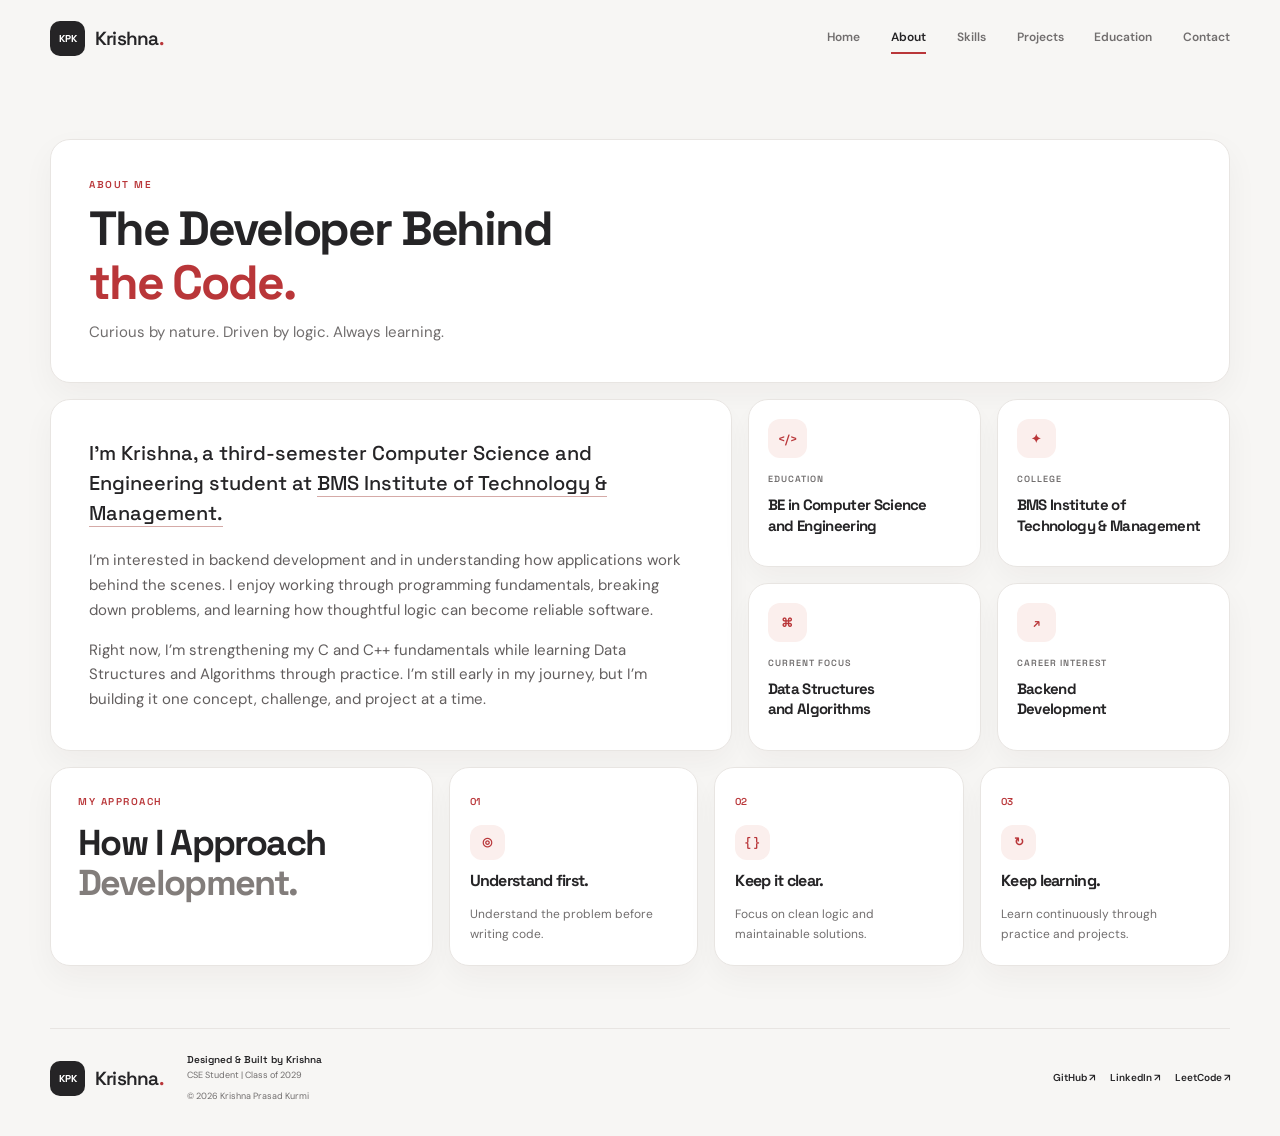
==== about.html @ 932a2ec8 "Split portfolio into responsive pages Co-authored-by: Copilot <223556219+Copilot@users.noreply.githu" ====
<!doctype html>
<html lang="en">
<head>
  <meta charset="UTF-8">
  <meta name="viewport" content="width=device-width, initial-scale=1.0">
  <meta name="description" content="Learn about Krishna Prasad Kurmi's background, interests, and goals as a Computer Science and Engineering student.">
  <meta name="theme-color" content="#ffffff">
  <meta name="robots" content="index, follow">
  <link rel="canonical" href="https://krishnaprasadkurmi99-jpg.github.io/krishna-portfolio/about.html">
  <meta property="og:type" content="website">
  <meta property="og:title" content="About Krishna Prasad Kurmi | Developer Background">
  <meta property="og:description" content="Learn about Krishna Prasad Kurmi's background, interests, and goals as a Computer Science and Engineering student.">
  <meta property="og:url" content="https://krishnaprasadkurmi99-jpg.github.io/krishna-portfolio/about.html">
  <meta property="og:site_name" content="Krishna Prasad Kurmi | Personal Portfolio">
  <meta property="og:image" content="https://krishnaprasadkurmi99-jpg.github.io/krishna-portfolio/profile-photo.png">
  <meta property="og:image:alt" content="Krishna Prasad Kurmi">
  <meta property="og:locale" content="en_IN">
  <meta name="twitter:card" content="summary_large_image">
  <meta name="twitter:title" content="About Krishna Prasad Kurmi | Developer Background">
  <meta name="twitter:description" content="Learn about Krishna Prasad Kurmi's background, interests, and goals as a Computer Science and Engineering student.">
  <meta name="twitter:image" content="https://krishnaprasadkurmi99-jpg.github.io/krishna-portfolio/profile-photo.png">
  <meta name="twitter:image:alt" content="Krishna Prasad Kurmi">
  <script type="application/ld+json">
    {
      "@context": "https://schema.org",
      "@type": "Person",
      "name": "Krishna Prasad Kurmi",
      "url": "https://krishnaprasadkurmi99-jpg.github.io/krishna-portfolio/about.html",
      "image": "https://krishnaprasadkurmi99-jpg.github.io/krishna-portfolio/profile-photo.png",
      "jobTitle": "Computer Science and Engineering Student",
      "affiliation": {
        "@type": "CollegeOrUniversity",
        "name": "BMS Institute of Technology & Management"
      },
      "knowsAbout": ["Backend development", "C++", "Data Structures and Algorithms", "Software engineering"],
      "sameAs": ["https://github.com/krishnaprasadkurmi99-jpg", "https://www.linkedin.com/in/krishnaprasadkurmi7/", "https://leetcode.com/u/kurmikrishna7/"]
    }
  </script>
  <link rel="preconnect" href="https://fonts.googleapis.com">
  <link rel="preconnect" href="https://fonts.gstatic.com" crossorigin>
  <link href="https://fonts.googleapis.com/css2?family=DM+Sans:wght@400;500;600;700&amp;family=Space+Grotesk:wght@400;500;600;700&amp;display=swap" rel="stylesheet">
  <link rel="stylesheet" href="style.css">
  <title>About Krishna Prasad Kurmi | Developer Background</title>
</head>
<body data-page="about">
  <a class="skip-link" href="#main-content">Skip to content</a>
  <header class="site-header">
    <nav class="nav container" aria-label="Main navigation">
      <a class="brand" href="index.html" aria-label="Krishna home">
        <span class="brand-mark">KPK</span>
        <span class="brand-name">Krishna<span>.</span></span>
      </a>
      <button class="menu-toggle" type="button" aria-expanded="false" aria-controls="primary-navigation" aria-label="Open navigation menu">
        <span></span><span></span><span></span>
      </button>
      <div class="nav-links" id="primary-navigation"><a class="nav-link" href="index.html" data-page-link="home">Home</a><a class="nav-link" href="about.html" data-page-link="about" aria-current="page">About</a><a class="nav-link" href="skills.html" data-page-link="skills">Skills</a><a class="nav-link" href="projects.html" data-page-link="projects">Projects</a><a class="nav-link" href="education.html" data-page-link="education">Education</a><a class="nav-link" href="contact.html" data-page-link="contact">Contact</a></div>
    </nav>
  </header>
  <main id="main-content" class="page-content">
    <section class="section about-section" id="about" aria-labelledby="about-title">
      <div class="container">
        <div class="about-intro">
          <p class="eyebrow">ABOUT ME</p>
          <h1 id="about-title">The Developer Behind<br><span class="gradient-text">the Code.</span></h1>
          <p class="about-subtitle">Curious by nature. Driven by logic. Always learning.</p>
        </div>
        <div class="about-layout">
          <div class="about-story">
            <p class="about-story-lead">I’m Krishna, a third-semester Computer Science and Engineering student at <span class="highlight">BMS Institute of Technology & Management.</span></p>
            <p>I’m interested in backend development and in understanding how applications work behind the scenes. I enjoy working through programming fundamentals, breaking down problems, and learning how thoughtful logic can become reliable software.</p>
            <p>Right now, I’m strengthening my C and C++ fundamentals while learning Data Structures and Algorithms through practice. I’m still early in my journey, but I’m building it one concept, challenge, and project at a time.</p>
          </div>
          <div class="about-info-grid" aria-label="Personal information">
            <article class="info-card">
              <span class="info-card-icon" aria-hidden="true">&lt;/&gt;</span>
              <p class="info-card-label">EDUCATION</p>
              <h3>BE in Computer Science<br>and Engineering</h3>
            </article>
            <article class="info-card">
              <span class="info-card-icon" aria-hidden="true">✦</span>
              <p class="info-card-label">COLLEGE</p>
              <h3>BMS Institute of<br>Technology & Management</h3>
            </article>
            <article class="info-card">
              <span class="info-card-icon" aria-hidden="true">⌘</span>
              <p class="info-card-label">CURRENT FOCUS</p>
              <h3>Data Structures<br>and Algorithms</h3>
            </article>
            <article class="info-card">
              <span class="info-card-icon" aria-hidden="true">↗</span>
              <p class="info-card-label">CAREER INTEREST</p>
              <h3>Backend<br>Development</h3>
            </article>
          </div>
        </div>
        <div class="approach-block">
          <div class="approach-heading">
            <p class="eyebrow">MY APPROACH</p>
            <h2>How I Approach<br><span class="muted-text">Development.</span></h2>
          </div>
          <div class="approach-grid">
            <article class="approach-card"><span class="approach-number">01</span><span class="approach-icon" aria-hidden="true">◎</span><h3>Understand first.</h3><p>Understand the problem before writing code.</p></article>
            <article class="approach-card"><span class="approach-number">02</span><span class="approach-icon" aria-hidden="true">{ }</span><h3>Keep it clear.</h3><p>Focus on clean logic and maintainable solutions.</p></article>
            <article class="approach-card"><span class="approach-number">03</span><span class="approach-icon" aria-hidden="true">↻</span><h3>Keep learning.</h3><p>Learn continuously through practice and projects.</p></article>
          </div>
        </div>
      </div>
    </section>
  </main>
  <footer class="site-footer container">
    <a class="brand" href="index.html" aria-label="Krishna home"><span class="brand-mark">KPK</span><span class="brand-name">Krishna<span>.</span></span></a>
    <div class="footer-copy"><strong>Designed &amp; Built by Krishna</strong><span>CSE Student | Class of 2029</span><small>&copy; <span id="copyright-year"></span> Krishna Prasad Kurmi</small></div>
    <div class="social-links footer-socials" aria-label="Social profiles"><a href="https://github.com/krishnaprasadkurmi99-jpg" target="_blank" rel="noopener noreferrer" aria-label="GitHub profile">GitHub ↗</a><a href="https://www.linkedin.com/in/krishnaprasadkurmi7/" target="_blank" rel="noopener noreferrer" aria-label="LinkedIn profile">LinkedIn ↗</a><a href="https://leetcode.com/u/kurmikrishna7/" target="_blank" rel="noopener noreferrer" aria-label="LeetCode profile">LeetCode ↗</a></div>
  </footer>
  <button class="back-to-top" id="back-to-top" type="button" aria-label="Back to top">↑</button>
  <script src="script.js?v=20261030-multipage"></script>
</body>
</html>
---- style.css ----
:root {
  color-scheme: light;
  --paper: #f7f6f4;
  --card: #fff;
  --ink: #252426;
  --muted: #716e6e;
  --line: #e8e5e2;
  --accent: #b93639;
  --accent-soft: #fbefed;
  --shadow: 0 12px 32px rgba(35, 29, 28, .045);
  --radius: 20px;
  --sans: "DM Sans", sans-serif;
  --display: "Space Grotesk", sans-serif;
}

* { box-sizing: border-box; }
html { scroll-behavior: smooth; scroll-padding-top: 100px; }
body {
  margin: 0;
  background: var(--paper);
  color: var(--ink);
  font: 400 15px/1.65 var(--sans);
  text-rendering: optimizeLegibility;
  -webkit-font-smoothing: antialiased;
}
body.modal-open { overflow: hidden; }
a { color: inherit; text-decoration: none; }
button, input, textarea { font: inherit; }
button { color: inherit; }
img { display: block; max-width: 100%; }
h1, h2, h3, p { margin-top: 0; }
h1, h2, h3 { font-family: var(--display); letter-spacing: -.045em; line-height: 1.12; }
h1 { font-size: clamp(42px, 6vw, 76px); }
h2 { font-size: clamp(30px, 4vw, 48px); }
h3 { font-size: 20px; }
:focus-visible { outline: 2px solid var(--accent); outline-offset: 4px; }
section[id] { scroll-margin-top: 96px; }
.container { width: min(1180px, calc(100% - 48px)); margin-inline: auto; }
.skip-link {
  position: fixed;
  top: 10px;
  left: 10px;
  z-index: 100;
  padding: 10px 14px;
  border-radius: 8px;
  background: var(--ink);
  color: #fff;
  transform: translateY(-160%);
}
.skip-link:focus { transform: translateY(0); }

.site-header {
  position: sticky;
  top: 0;
  z-index: 10;
  border-bottom: 1px solid transparent;
  background: var(--paper);
  transition: border-color .2s ease, box-shadow .2s ease;
}
.site-header.is-scrolled { border-color: var(--line); box-shadow: 0 4px 20px rgba(35, 29, 28, .035); }
.nav { min-height: 76px; display: flex; align-items: center; justify-content: space-between; gap: 28px; }
.brand { display: inline-flex; flex: 0 0 auto; align-items: center; gap: 10px; }
.brand-mark {
  display: grid;
  width: 35px;
  height: 35px;
  place-items: center;
  border-radius: 10px;
  background: var(--ink);
  color: white;
  font: 700 10px var(--display);
}
.brand-name { font: 600 19px var(--display); letter-spacing: -.04em; }
.brand-name span, .project-info h3 span { color: var(--accent); }
.nav-links { display: flex; align-items: center; gap: clamp(16px, 2.4vw, 34px); }
.nav-link {
  position: relative;
  padding: 9px 0;
  color: var(--muted);
  font-size: 12px;
  font-weight: 600;
  transition: color .18s ease;
}
.nav-link::after {
  position: absolute;
  right: 0;
  bottom: 3px;
  left: 0;
  height: 2px;
  background: var(--accent);
  content: "";
  transform: scaleX(0);
  transform-origin: left;
  transition: transform .18s ease;
}
.nav-link:hover, .nav-link.active, .nav-link[aria-current="page"] { color: var(--ink); }
.nav-link.active::after, .nav-link[aria-current="page"]::after { transform: scaleX(1); }
.menu-toggle { display: none; }

main { display: block; }
main.page-content > section { animation: page-enter .22s ease-out both; }
@keyframes page-enter { from { opacity: 0; } to { opacity: 1; } }
.hero {
  display: grid;
  grid-template-columns: repeat(12, minmax(0, 1fr));
  gap: 16px;
  padding-top: 48px;
  padding-bottom: 24px;
}
.hero-copy,
.profile-visual,
.home-highlight-card,
.about-intro,
.about-story,
.info-card,
.approach-heading,
.approach-card,
.projects-intro,
.skills-intro,
.skill-card,
.journey-intro,
.education-college-card,
.education-fact-card,
.growth-milestone,
.achievement-empty,
.technical-growth-card,
.contact-heading,
.contact-details-card,
.contact-form-card,
.contact-resume-card,
.journey-heading,
.journey-step {
  min-width: 0;
  border: 1px solid var(--line);
  border-radius: var(--radius);
  background: var(--card);
  box-shadow: var(--shadow);
}
.hero-copy {
  grid-column: span 7;
  display: flex;
  flex-direction: column;
  justify-content: center;
  padding: clamp(28px, 4vw, 50px);
}
.eyebrow {
  margin-bottom: 14px;
  color: var(--accent);
  font: 600 10px/1.4 var(--display);
  letter-spacing: .15em;
  text-transform: uppercase;
}
.status-dot { display: inline-block; width: 7px; height: 7px; margin-right: 8px; border-radius: 50%; background: var(--accent); vertical-align: 1px; }
.hero-copy h1 { margin-bottom: 20px; }
.gradient-text { color: var(--accent); }
.hero-title { max-width: 620px; margin-bottom: 15px; font-size: clamp(27px, 3.4vw, 43px); }
.hero-intro { max-width: 570px; margin-bottom: 10px; color: #565253; font-size: 15px; }
.hero-support { color: var(--muted); font-size: 13px; }
.hero-actions { display: flex; flex-wrap: wrap; align-items: center; gap: 10px; margin: 15px 0 0; }
.button {
  display: inline-flex;
  min-height: 44px;
  align-items: center;
  justify-content: center;
  gap: 12px;
  padding: 11px 17px;
  border: 1px solid transparent;
  border-radius: 10px;
  cursor: pointer;
  font-size: 12px;
  font-weight: 600;
  transition: background-color .18s ease, border-color .18s ease, color .18s ease, transform .18s ease;
}
.button:hover { transform: translateY(-2px); }
.button-primary { background: var(--ink); color: #fff; }
.button-primary:hover { background: var(--accent); }
.button-ghost { border-color: var(--line); background: white; color: var(--ink); }
.button-ghost:hover { border-color: var(--accent); color: var(--accent); }
.hero-socials { display: flex; flex-wrap: wrap; gap: 10px 18px; margin-top: 22px; color: var(--muted); }
.social-links a { font-size: 11px; font-weight: 600; transition: color .18s ease; }
.social-links a:hover { color: var(--accent); }
.hero-socials span { color: var(--accent); }
.profile-visual {
  grid-column: span 5;
  display: grid;
  grid-template-columns: repeat(2, minmax(0, 1fr));
  align-content: center;
  gap: 11px;
  padding: clamp(18px, 2.5vw, 30px);
  background: #f1eeeb;
}
.profile-frame {
  grid-column: 1 / -1;
  width: min(100%, 300px);
  aspect-ratio: 1;
  justify-self: center;
  overflow: hidden;
  margin-bottom: 4px;
  border: 1px solid #e6ddda;
  border-radius: 18px;
  background: #e9e3df;
}
.profile-frame img { width: 100%; height: 100%; border-radius: inherit; object-fit: cover; }
.profile-card {
  display: flex;
  min-height: 38px;
  align-items: center;
  justify-content: center;
  padding: 8px;
  border: 1px solid #e6dfdc;
  border-radius: 10px;
  background: rgba(255,255,255,.82);
  color: var(--ink);
  font-size: 10px;
  text-align: center;
}
.profile-card b { margin-inline: 4px; color: var(--accent); }
.profile-card--backend { grid-column: 1 / -1; }
.home-highlights {
  grid-column: 1 / -1;
  display: grid;
  grid-template-columns: repeat(4, minmax(0, 1fr));
  gap: 16px;
}
.home-highlight-card {
  display: flex;
  min-height: 106px;
  align-items: center;
  gap: 14px;
  padding: 18px;
  transition: border-color .18s ease, transform .18s ease;
}
.home-highlight-card:hover,
.contact-resume-card:hover { border-color: #d7b7b4; transform: translateY(-3px); }
.home-highlight-card > span,
.info-card-icon,
.approach-icon,
.technical-growth-icon,
.education-fact-icon,
.contact-item-icon,
.contact-resume-icon {
  display: grid;
  flex: 0 0 auto;
  width: 39px;
  height: 39px;
  place-items: center;
  border-radius: 12px;
  background: var(--accent-soft);
  color: var(--accent);
  font: 600 12px var(--display);
}
.home-highlight-card .info-card-label { margin-bottom: 4px; color: var(--muted); font-size: 8px; }
.home-highlight-card h3 { margin: 0; font-size: 15px; line-height: 1.3; }
.home-projects { padding-block: 34px 70px; }
.home-projects-heading { display: flex; align-items: end; justify-content: space-between; gap: 20px; margin-bottom: 18px; }
.home-projects-heading h2 { margin: 0; font-size: clamp(26px, 3.5vw, 38px); }
.text-link { display: inline-flex; flex: 0 0 auto; align-items: center; gap: 8px; color: var(--ink); font-size: 12px; font-weight: 600; }
.text-link span { color: var(--accent); }
.home-project-grid { display: grid; grid-template-columns: repeat(12, minmax(0, 1fr)); gap: 16px; }
.home-project-card { grid-column: span 5; min-width: 0; overflow: hidden; border: 1px solid var(--line); border-radius: var(--radius); background: var(--card); box-shadow: var(--shadow); transition: border-color .18s ease, transform .18s ease; }
.home-project-card:first-child { grid-column: span 7; }
.home-project-card:hover { border-color: #d7b7b4; transform: translateY(-3px); }
.home-project-preview .project-preview { min-height: 170px; }
.home-project-info { padding: 21px; }
.home-project-info h3 { margin: 6px 0 9px; font-size: 20px; }
.home-project-info h3 a:hover, .text-link:hover { color: var(--accent); }
.home-project-info > p:not(.project-type) { margin-bottom: 13px; color: var(--muted); font-size: 12px; }
.home-project-info .tags { margin-bottom: 14px; }
.home-project-info .text-link { font-size: 11px; }

.section { padding-block: 62px; }
.about-section, .skills-section, .journey-section { background: transparent; }
.section > .container { display: grid; gap: 16px; }
.about-intro, .projects-intro, .skills-intro, .journey-intro, .contact-heading { padding: clamp(24px, 3.5vw, 38px); }
.about-intro .eyebrow,
.projects-intro .eyebrow,
.skills-intro .eyebrow,
.journey-intro .eyebrow,
.contact-heading .eyebrow { margin-bottom: 10px; }
.about-intro h1, .about-intro h2,
.projects-intro h1, .projects-intro h2,
.skills-intro h1, .skills-intro h2,
.journey-intro h1, .journey-intro h2,
.contact-heading h1, .contact-heading h2 { max-width: 850px; margin-bottom: 10px; font-size: clamp(30px, 4vw, 48px); }
.about-subtitle,
.projects-intro > p:last-child,
.skills-intro > p:last-child,
.journey-intro > p:last-child,
.contact-heading > p:last-child { margin-bottom: 0; color: var(--muted); }
.about-layout { display: grid; grid-template-columns: repeat(12, minmax(0, 1fr)); gap: 16px; }
.about-story { grid-column: span 7; padding: clamp(24px, 3vw, 38px); }
.about-story-lead { color: var(--ink); font: 500 20px/1.5 var(--display); }
.about-story p:not(.about-story-lead) { color: #625e5e; }
.about-story p:last-child { margin-bottom: 0; }
.highlight { border-bottom: 1px solid #d5aaa7; color: var(--ink); }
.about-info-grid { grid-column: span 5; display: grid; grid-template-columns: repeat(2, minmax(0, 1fr)); gap: 16px; }
.info-card { padding: 19px; transition: border-color .18s ease, transform .18s ease; }
.info-card:hover, .approach-card:hover, .skill-card:hover, .education-fact-card:hover, .technical-growth-card:hover { border-color: #d7b7b4; transform: translateY(-3px); }
.info-card-icon, .approach-icon, .technical-growth-icon, .education-fact-icon { margin-bottom: 15px; }
.info-card-label, .skill-card-label, .journey-kicker, .project-type, .card-kicker { color: var(--muted); font: 600 9px/1.45 var(--display); letter-spacing: .11em; }
.info-card h3 { margin: 0; font-size: 15px; line-height: 1.35; }
.approach-block { display: grid; grid-template-columns: repeat(12, minmax(0, 1fr)); gap: 16px; }
.approach-heading { grid-column: span 4; padding: 27px; }
.approach-heading h2 { margin: 0; font-size: clamp(26px, 3vw, 36px); }
.muted-text { color: #827d7b; }
.approach-grid { grid-column: span 8; display: grid; grid-template-columns: repeat(3, minmax(0, 1fr)); gap: 16px; }
.approach-card { padding: 20px; transition: border-color .18s ease, transform .18s ease; }
.approach-number { color: var(--accent); font: 600 10px var(--display); }
.approach-icon { width: 35px; height: 35px; margin: 12px 0; }
.approach-card h3 { font-size: 16px; }
.approach-card p { margin-bottom: 0; color: var(--muted); font-size: 12px; }

.project-filters, .skill-filters { display: flex; flex-wrap: wrap; gap: 8px; }
.project-filter, .filter-button {
  min-height: 38px;
  padding: 8px 13px;
  border: 1px solid var(--line);
  border-radius: 999px;
  background: var(--card);
  color: var(--muted);
  cursor: pointer;
  font-size: 10px;
  font-weight: 600;
  transition: background-color .18s ease, border-color .18s ease, color .18s ease;
}
.project-filter:hover, .filter-button:hover { border-color: #d7b7b4; color: var(--ink); }
.project-filter.active, .filter-button.active { border-color: var(--ink); background: var(--ink); color: white; }
.project-showcase { display: grid; grid-template-columns: repeat(12, minmax(0, 1fr)); gap: 16px; align-items: stretch; }
.showcase-card {
  grid-column: span 6;
  min-width: 0;
  overflow: hidden;
  border: 1px solid var(--line);
  border-radius: var(--radius);
  background: var(--card);
  box-shadow: var(--shadow);
  transition: border-color .18s ease, transform .18s ease;
}
.showcase-card--featured { grid-column: 1 / -1; display: grid; grid-template-columns: minmax(0, .9fr) minmax(0, 1.1fr); }
.showcase-card:not(.showcase-card--featured):nth-child(2) { grid-column: span 5; }
.showcase-card:not(.showcase-card--featured):nth-child(3) { grid-column: span 7; }
.showcase-card:hover { border-color: #d7b7b4; transform: translateY(-3px); }
.project-feature-list { margin: 0 0 17px; padding-left: 18px; color: #625e5e; font-size: 11px; line-height: 1.6; }
.project-feature-list li + li { margin-top: 5px; }
.project-link-note { align-self: center; color: var(--muted); font-size: 10px; }
.project-preview { position: relative; min-height: 190px; overflow: hidden; background: #f0eeec; }
.showcase-card--featured .project-preview { min-height: 300px; height: 100%; }
.project-preview--emergency { background: #f0eeec; }
.map-grid { position: absolute; inset: 0; opacity: .5; background-image: linear-gradient(#ded9d6 1px, transparent 1px), linear-gradient(90deg, #ded9d6 1px, transparent 1px); background-size: 28px 28px; transform: rotate(-9deg) scale(1.2); }
.map-route { position: absolute; top: 23%; left: 20%; width: 60%; height: 50%; border: 2px dashed #bb7774; border-radius: 45% 50% 45% 55%; transform: rotate(12deg); }
.map-marker { position: absolute; display: grid; width: 29px; height: 29px; place-items: center; border-radius: 50%; background: var(--accent); color: white; font: 700 12px var(--display); }
.marker-ambulance { top: 35%; left: 29%; }
.marker-hospital { top: 52%; right: 23%; background: #504b49; }
.marker-hospital-two { top: 24%; right: 38%; }
.emergency-panel { position: absolute; bottom: 17px; left: 18px; width: 160px; padding: 12px; border: 1px solid var(--line); border-radius: 11px; background: rgba(255,255,255,.95); }
.emergency-panel small { display: block; color: var(--accent); font: 600 8px var(--display); letter-spacing: .12em; }
.emergency-panel strong { display: block; margin: 5px 0 8px; font: 600 12px var(--display); }
.emergency-panel i { display: inline-block; width: 23px; height: 3px; margin-right: 3px; border-radius: 4px; background: #b93639; }
.emergency-panel i:nth-of-type(2) { width: 34px; background: #77716f; }
.emergency-panel i:nth-of-type(3) { width: 15px; background: #c9c1bd; }
.project-preview--retail { padding: 21px; background: #f2efed; }
.store-header { display: flex; align-items: center; gap: 13px; color: var(--ink); font: 600 16px var(--display); }
.store-header span { margin-right: auto; color: var(--accent); }
.store-products { display: grid; grid-template-columns: repeat(3, 1fr); gap: 9px; margin-top: 27px; }
.store-products i { height: 76px; border: 1px solid #ded9d6; border-radius: 9px; background: linear-gradient(140deg, #fff, #e8e4e1); }
.store-products i:nth-child(2) { background: linear-gradient(140deg, #f8f2f0, #e5dcda); }
.store-product-lines { display: flex; gap: 20px; margin-top: 9px; }
.store-product-lines b { width: 45px; height: 4px; border-radius: 3px; background: #d8d1cd; }
.store-product-lines b:nth-child(2) { background: #c18b87; }
.project-preview--printing { display: flex; padding: 20px; background: #efedeb; }
.print-sidebar { width: 38px; display: flex; flex-direction: column; gap: 13px; padding: 13px 9px; border-radius: 9px; background: #dedad7; }
.print-sidebar i { height: 10px; border-radius: 3px; background: #bdb7b3; }
.print-sidebar i:first-child { background: var(--accent); }
.print-content { flex: 1; min-width: 0; padding: 12px 17px; }
.print-content small { color: var(--accent); font: 600 8px var(--display); letter-spacing: .13em; }
.print-content strong { display: block; margin: 7px 0 16px; font: 600 13px var(--display); }
.print-jobs { display: grid; gap: 7px; }
.print-jobs i { display: block; height: 31px; border: 1px solid #ded9d6; border-radius: 7px; background: #fff; }
.print-jobs i::before { display: block; width: 21px; height: 21px; margin: 4px; border-radius: 4px; background: #eee7e4; content: ""; }
.showcase-info { min-width: 0; padding: clamp(20px, 2.6vw, 30px); }
.showcase-topline { display: flex; align-items: flex-start; justify-content: space-between; gap: 10px; }
.project-type { margin: 0; font-size: 8px; }
.showcase-info h3 { margin: 12px 0; font-size: clamp(19px, 2.2vw, 26px); }
.showcase-info > p { margin-bottom: 16px; color: #625e5e; font-size: 12px; line-height: 1.7; }
.status-badge { display: inline-flex; align-items: center; width: fit-content; padding: 5px 9px; border: 1px solid #eadbd9; border-radius: 999px; background: var(--accent-soft); color: var(--accent); font-size: 9px; font-weight: 600; white-space: nowrap; }
.tags { display: flex; flex-wrap: wrap; gap: 6px; }
.tags span, .modal-tags span { padding: 5px 8px; border: 1px solid var(--line); border-radius: 7px; background: #faf9f8; color: #625e5e; font-size: 9px; }
.showcase-actions { display: flex; flex-wrap: wrap; align-items: center; gap: 8px; margin-top: 20px; }
.project-details-button { min-height: 38px; padding: 8px 12px; border: 0; }
.project-link { display: inline-flex; min-height: 38px; align-items: center; padding: 8px 12px; border: 1px solid var(--line); border-radius: 9px; color: var(--muted); font-size: 10px; font-weight: 600; }
.project-link:hover { border-color: var(--accent); color: var(--accent); }
.project-showcase--single { grid-template-columns: minmax(0, 1fr); }

.skill-card-grid { display: grid; grid-template-columns: repeat(4, minmax(0, 1fr)); grid-auto-flow: dense; gap: 16px; }
.skill-card { padding: 21px; transition: border-color .18s ease, transform .18s ease; }
.skill-card:nth-child(2), .skill-card:nth-child(3) { grid-column: span 2; }
.skill-card-icon { display: grid; width: 38px; height: 38px; place-items: center; margin-bottom: 15px; border-radius: 11px; background: var(--accent-soft); color: var(--accent); font: 600 13px var(--display); }
.skill-card-heading { display: flex; align-items: center; justify-content: space-between; gap: 10px; }
.skill-card-label { margin-bottom: 7px; }
.skill-card h3 { margin-bottom: 9px; font-size: 17px; }
.skill-card > p { margin-bottom: 0; color: var(--muted); font-size: 11px; }
.status-familiar, .status-learning, .status-planned, .status-using { border-color: var(--line); background: #f7f6f4; color: #6b6664; }
.skill-card.is-hidden { display: none; }
.learning-journey { display: grid; grid-template-columns: repeat(12, minmax(0, 1fr)); gap: 16px; }
.journey-heading { grid-column: span 4; padding: 26px; }
.journey-heading .eyebrow { margin-bottom: 10px; }
.journey-heading h2 { margin-bottom: 0; font-size: clamp(27px, 3vw, 36px); }
.journey-timeline { grid-column: span 8; display: grid; grid-template-columns: repeat(2, minmax(0, 1fr)); gap: 16px; }
.journey-step { display: flex; align-items: flex-start; gap: 14px; padding: 18px; }
.journey-marker { display: grid; flex: 0 0 34px; width: 34px; height: 34px; place-items: center; border-radius: 10px; background: var(--accent-soft); color: var(--accent); font: 600 10px var(--display); }
.journey-step > div { min-width: 0; }
.journey-step .journey-kicker { margin-bottom: 5px; }
.journey-step h3 { margin-bottom: 0; font-size: 14px; }

.education-bento { display: grid; grid-template-columns: repeat(12, minmax(0, 1fr)); gap: 16px; }
.education-college-card {
  position: relative;
  grid-column: span 6;
  min-height: 220px;
  overflow: hidden;
  padding: clamp(24px, 3vw, 36px);
  background: #f1eeeb;
}
.education-college-card .journey-kicker { color: var(--accent); }
.education-college-card h3 { position: relative; z-index: 1; max-width: 420px; font-size: clamp(23px, 3vw, 34px); }
.education-college-card > p:not(.journey-kicker) { position: relative; z-index: 1; max-width: 380px; margin-bottom: 0; color: var(--muted); font-size: 13px; }
.education-card-mark { position: absolute; right: 17px; bottom: -16px; color: rgba(37,36,38,.06); font: 700 82px/.9 var(--display); letter-spacing: -.09em; }
.education-fact-card { grid-column: span 3; min-height: 102px; padding: 17px; transition: border-color .18s ease, transform .18s ease; }
.education-fact-icon { width: 34px; height: 34px; margin-bottom: 11px; font-size: 10px; }
.education-fact-card .journey-kicker { margin-bottom: 5px; font-size: 8px; }
.education-fact-card h3 { margin-bottom: 0; font-size: 14px; line-height: 1.3; }
.growth-timeline { display: grid; grid-template-columns: repeat(2, minmax(0, 1fr)); gap: 16px; }
.growth-milestone { display: flex; align-items: flex-start; gap: 15px; padding: 20px; }
.growth-marker { display: grid; flex: 0 0 36px; width: 36px; height: 36px; place-items: center; border-radius: 11px; background: var(--accent-soft); color: var(--accent); font: 600 10px var(--display); }
.growth-content { min-width: 0; }
.growth-content h3 { margin-bottom: 8px; font-size: 17px; }
.growth-content > p:last-child { margin-bottom: 0; color: var(--muted); font-size: 11px; }
.achievements-block, .growth-cards-heading { margin-top: 8px; }
.achievements-heading { margin-bottom: 12px; }
.achievements-heading h2, .growth-cards-heading h2 { margin-bottom: 0; font-size: clamp(26px, 3.2vw, 38px); }
.achievement-empty { padding: 20px; border-style: dashed; box-shadow: none; }
.achievement-empty-icon, .achievement-card-icon { display: block; margin-bottom: 10px; color: var(--accent); }
.achievement-empty h3, .achievement-card h3 { font-size: 16px; }
.achievement-empty p, .achievement-card > p:last-child { margin-bottom: 0; color: var(--muted); font-size: 12px; }
.achievement-grid { display: grid; grid-template-columns: repeat(3, minmax(0, 1fr)); gap: 16px; }
.achievement-card { padding: 20px; }
.growth-cards { display: grid; grid-template-columns: repeat(3, minmax(0, 1fr)); gap: 16px; }
.technical-growth-card { padding: 21px; transition: border-color .18s ease, transform .18s ease; }
.technical-growth-card h3 { font-size: 17px; }
.technical-growth-card > p:last-child { margin-bottom: 0; color: var(--muted); font-size: 11px; }

.contact-section { padding: 62px 0; }
.contact-section > .container { display: grid; gap: 16px; }
.contact-grid { display: grid; grid-template-columns: repeat(12, minmax(0, 1fr)); align-items: stretch; gap: 16px; }
.contact-details-card { grid-column: span 5; padding: clamp(22px, 3vw, 34px); }
.contact-card-kicker, .form-note { color: var(--muted); font: 600 9px var(--display); letter-spacing: .11em; }
.contact-details-card h3 { margin-bottom: 13px; font-size: clamp(27px, 3vw, 37px); }
.contact-details-card h3 span { color: var(--accent); }
.contact-card-copy { color: var(--muted); font-size: 12px; }
.contact-list { display: grid; gap: 8px; }
.contact-item { display: flex; min-width: 0; align-items: center; gap: 10px; padding: 10px; border: 1px solid var(--line); border-radius: 11px; transition: border-color .18s ease, background-color .18s ease; }
.contact-item:hover { border-color: #d7b7b4; background: #fdfaf9; }
.contact-item-icon { width: 33px; height: 33px; border-radius: 10px; font-size: 11px; }
.contact-item > span:nth-child(2) { display: grid; min-width: 0; gap: 1px; margin-right: auto; }
.contact-item small { color: var(--muted); font: 600 8px var(--display); letter-spacing: .1em; }
.contact-item strong { overflow-wrap: anywhere; font-size: 10px; }
.contact-item > b { color: var(--accent); }
.contact-form-card { grid-column: span 7; display: flex; flex-direction: column; gap: 14px; padding: clamp(22px, 3vw, 34px); }
.form-row { display: grid; grid-template-columns: repeat(2, minmax(0, 1fr)); gap: 14px; }
.form-field { display: flex; min-width: 0; flex-direction: column; gap: 6px; }
.form-field label { color: var(--ink); font-size: 11px; font-weight: 600; }
.form-field input, .form-field textarea { width: 100%; min-width: 0; padding: 11px 12px; resize: vertical; border: 1px solid var(--line); border-radius: 9px; outline: none; background: #fcfbfa; color: var(--ink); font: 12px var(--sans); }
.form-field input:focus, .form-field textarea:focus { border-color: #c57d79; box-shadow: 0 0 0 3px rgba(185,54,57,.08); }
.form-field.has-error input, .form-field.has-error textarea { border-color: var(--accent); }
.form-error { min-height: 13px; color: var(--accent); font-size: 10px; }
.form-submit { align-self: flex-start; border: 0; }
.form-status { min-height: 0; color: #4a6650; font-size: 11px; }
.form-status.is-error { color: var(--accent); }
.email-app-button { align-self: flex-start; padding: 8px 11px; border: 1px solid var(--line); border-radius: 8px; background: #fff; color: var(--accent); cursor: pointer; font-size: 10px; }
.email-app-button[hidden] { display: none; }
.form-note { margin: 0; font-size: 9px; letter-spacing: 0; text-transform: none; }
.contact-resume-card { display: flex; align-items: center; gap: 14px; padding: 18px 22px; transition: border-color .18s ease, transform .18s ease; }
.contact-resume-icon { width: 42px; height: 42px; }
.contact-resume-card > span:nth-child(2) { display: grid; gap: 2px; margin-right: auto; }
.contact-resume-card small { color: var(--muted); font: 600 8px var(--display); letter-spacing: .12em; }
.contact-resume-card strong { font: 600 15px var(--display); }
.contact-resume-card > span > span { color: var(--muted); font-size: 10px; }
.contact-resume-card > b { color: var(--accent); }

.site-footer {
  display: flex;
  align-items: center;
  gap: 24px;
  padding-block: 24px 32px;
  border-top: 1px solid var(--line);
}
.footer-copy { display: flex; flex-direction: column; gap: 2px; margin-right: auto; }
.footer-copy strong { font: 600 10px var(--display); }
.footer-copy span, .footer-copy small { color: var(--muted); font-size: 9px; }
.footer-copy small { margin-top: 4px; }
.footer-socials { display: flex; flex-wrap: wrap; justify-content: flex-end; gap: 15px; }
.footer-socials a { font-size: 10px; }
.back-to-top {
  position: fixed;
  right: 20px;
  bottom: 20px;
  z-index: 8;
  display: grid;
  width: 42px;
  height: 42px;
  place-items: center;
  border: 1px solid var(--line);
  border-radius: 12px;
  background: #fff;
  color: var(--accent);
  cursor: pointer;
  opacity: 0;
  pointer-events: none;
  transform: translateY(6px);
  transition: opacity .18s ease, transform .18s ease;
}
.back-to-top.is-visible { opacity: 1; pointer-events: auto; transform: translateY(0); }

.project-modal[hidden] { display: none; }
.project-modal { position: fixed; inset: 0; z-index: 30; display: grid; place-items: center; padding: 20px; }
.project-modal-backdrop { position: absolute; inset: 0; background: rgba(25, 23, 22, .52); }
.project-modal-content { position: relative; z-index: 1; width: min(720px, 100%); max-height: min(780px, calc(100vh - 40px)); overflow: auto; padding: clamp(24px, 4vw, 40px); border: 1px solid var(--line); border-radius: 20px; background: var(--card); box-shadow: 0 24px 70px rgba(35,29,28,.16); }
.modal-close { position: absolute; top: 15px; right: 15px; display: grid; width: 36px; height: 36px; place-items: center; border: 1px solid var(--line); border-radius: 50%; background: #fff; cursor: pointer; font-size: 24px; }
.modal-close:hover { color: var(--accent); }
.project-modal-content h2 { padding-right: 30px; font-size: clamp(27px, 4vw, 42px); }
.modal-project-description, .modal-project-context p, .modal-project-context li, .modal-columns li { color: #625e5e; font-size: 12px; line-height: 1.7; }
.modal-columns { display: grid; grid-template-columns: .8fr 1.2fr; gap: 24px; margin-top: 24px; }
.modal-label { color: var(--accent); font: 600 9px var(--display); letter-spacing: .12em; }
.modal-tags { display: flex; flex-wrap: wrap; gap: 6px; }
.modal-project-context { margin-top: 22px; padding-top: 18px; border-top: 1px solid var(--line); }
.modal-project-context ul, .modal-columns ul { padding-left: 18px; }
.modal-project-context [hidden] { display: none; }
.modal-footer { display: flex; align-items: center; justify-content: space-between; gap: 16px; margin-top: 22px; padding-top: 16px; border-top: 1px solid var(--line); }
.modal-links { display: flex; flex-wrap: wrap; gap: 8px; }

@media (max-width: 900px) {
  .nav { gap: 18px; }
  .nav-links { gap: 15px; }
  .nav-link { font-size: 11px; }
  .home-highlights { grid-template-columns: repeat(2, minmax(0, 1fr)); }
  .home-project-card, .home-project-card:first-child { grid-column: span 6; }
  .about-story { grid-column: span 6; }
  .about-info-grid { grid-column: span 6; }
  .approach-heading { grid-column: 1 / -1; }
  .approach-grid { grid-column: 1 / -1; }
  .skill-card-grid { grid-template-columns: repeat(2, minmax(0, 1fr)); }
  .skill-card:nth-child(2), .skill-card:nth-child(3) { grid-column: span 1; }
  .journey-heading { grid-column: span 4; }
  .journey-timeline { grid-column: span 8; grid-template-columns: 1fr; }
  .education-bento { grid-template-columns: repeat(2, minmax(0, 1fr)); }
  .education-college-card { grid-column: span 2; }
  .education-fact-card { grid-column: span 1; }
  .contact-details-card { grid-column: span 5; }
  .contact-form-card { grid-column: span 7; }
}

@media (max-width: 700px) {
  html { scroll-padding-top: 76px; }
  section[id] { scroll-margin-top: 76px; }
  .container { width: min(100% - 32px, 580px); }
  .nav { position: relative; min-height: 66px; }
  .menu-toggle {
    display: grid;
    width: 42px;
    height: 42px;
    align-content: center;
    justify-items: center;
    gap: 5px;
    border: 1px solid var(--line);
    border-radius: 11px;
    background: white;
    cursor: pointer;
  }
  .menu-toggle span { display: block; width: 17px; height: 1.5px; border-radius: 2px; background: var(--ink); }
  .nav-links {
    position: absolute;
    top: calc(100% - 1px);
    right: 0;
    left: 0;
    display: none;
    align-items: stretch;
    gap: 0;
    padding: 8px;
    border: 1px solid var(--line);
    border-radius: 0 0 14px 14px;
    background: var(--card);
    box-shadow: 0 12px 24px rgba(35,29,28,.08);
  }
  .nav-links.open { display: grid; }
  .nav-link { padding: 11px 12px; border-radius: 8px; font-size: 12px; }
  .nav-link::after { right: auto; bottom: 8px; left: 12px; width: 20px; }
  .hero { gap: 12px; padding-top: 24px; }
  .hero-copy, .profile-visual { grid-column: 1 / -1; }
  .hero-copy { padding: 25px; }
  .hero-copy h1 { font-size: clamp(40px, 11vw, 58px); }
  .hero-title { font-size: clamp(27px, 7.5vw, 36px); }
  .profile-visual { grid-template-columns: repeat(2, minmax(0, 1fr)); }
  .profile-frame { width: min(100%, 255px); }
  .home-highlights { gap: 12px; }
  .home-projects { padding-block: 22px 44px; }
  .home-projects-heading { align-items: flex-start; flex-direction: column; gap: 12px; }
  .home-project-grid { grid-template-columns: minmax(0, 1fr); gap: 12px; }
  .home-project-card, .home-project-card:first-child { grid-column: 1; }
  .home-highlight-card { min-height: 92px; gap: 10px; padding: 14px; }
  .home-highlight-card > span { width: 34px; height: 34px; }
  .home-highlight-card h3 { font-size: 13px; }
  .section, .contact-section { padding-block: 38px; }
  .section > .container, .contact-section > .container { gap: 12px; }
  .about-layout, .approach-block, .approach-grid, .learning-journey, .journey-timeline, .education-bento, .growth-timeline, .growth-cards, .contact-grid { grid-template-columns: minmax(0, 1fr); gap: 12px; }
  .about-story, .about-info-grid, .approach-heading, .approach-grid, .journey-heading, .journey-timeline, .education-college-card, .education-fact-card, .contact-details-card, .contact-form-card { grid-column: 1; }
  .about-story { padding: 23px; }
  .about-info-grid { grid-template-columns: repeat(2, minmax(0, 1fr)); }
  .approach-grid { grid-template-columns: repeat(2, minmax(0, 1fr)); }
  .approach-card:last-child { grid-column: 1 / -1; }
  .project-showcase { grid-template-columns: repeat(2, minmax(0, 1fr)); gap: 12px; }
  .showcase-card, .showcase-card--featured, .showcase-card:not(.showcase-card--featured):nth-child(2), .showcase-card:not(.showcase-card--featured):nth-child(3) { grid-column: 1 / -1; }
  .showcase-card--featured { grid-template-columns: minmax(0, 1fr); }
  .showcase-card--featured .project-preview { min-height: 205px; }
  .journey-heading, .journey-timeline { grid-column: 1; }
  .journey-timeline { grid-template-columns: repeat(2, minmax(0, 1fr)); }
  .education-fact-card { min-height: 0; }
  .growth-timeline { grid-template-columns: repeat(2, minmax(0, 1fr)); }
  .achievement-grid, .growth-cards { grid-template-columns: repeat(2, minmax(0, 1fr)); }
  .contact-details-card, .contact-form-card { padding: 22px; }
  .site-footer { flex-wrap: wrap; gap: 16px; }
  .footer-copy { width: calc(100% - 55px); }
  .footer-socials { width: 100%; justify-content: flex-start; }
}

@media (max-width: 460px) {
  .container { width: min(100% - 28px, 420px); }
  .home-highlights, .about-info-grid, .approach-grid, .skill-card-grid, .journey-timeline, .growth-timeline, .achievement-grid, .growth-cards { grid-template-columns: minmax(0, 1fr); }
  .approach-card:last-child { grid-column: 1; }
  .skill-card:nth-child(2), .skill-card:nth-child(3) { grid-column: 1; }
  .project-showcase { grid-template-columns: minmax(0, 1fr); }
  .showcase-card, .showcase-card--featured, .showcase-card:not(.showcase-card--featured):nth-child(2), .showcase-card:not(.showcase-card--featured):nth-child(3) { grid-column: 1; }
  .form-row { grid-template-columns: minmax(0, 1fr); gap: 9px; }
  .modal-columns { grid-template-columns: minmax(0, 1fr); gap: 14px; }
  .modal-footer { align-items: flex-start; flex-direction: column; }
  .contact-resume-card { padding: 16px; }
}

@media (prefers-reduced-motion: reduce) {
  html { scroll-behavior: auto; }
  *, *::before, *::after { scroll-behavior: auto !important; transition-duration: .01ms !important; animation-duration: .01ms !important; animation-iteration-count: 1 !important; }
}
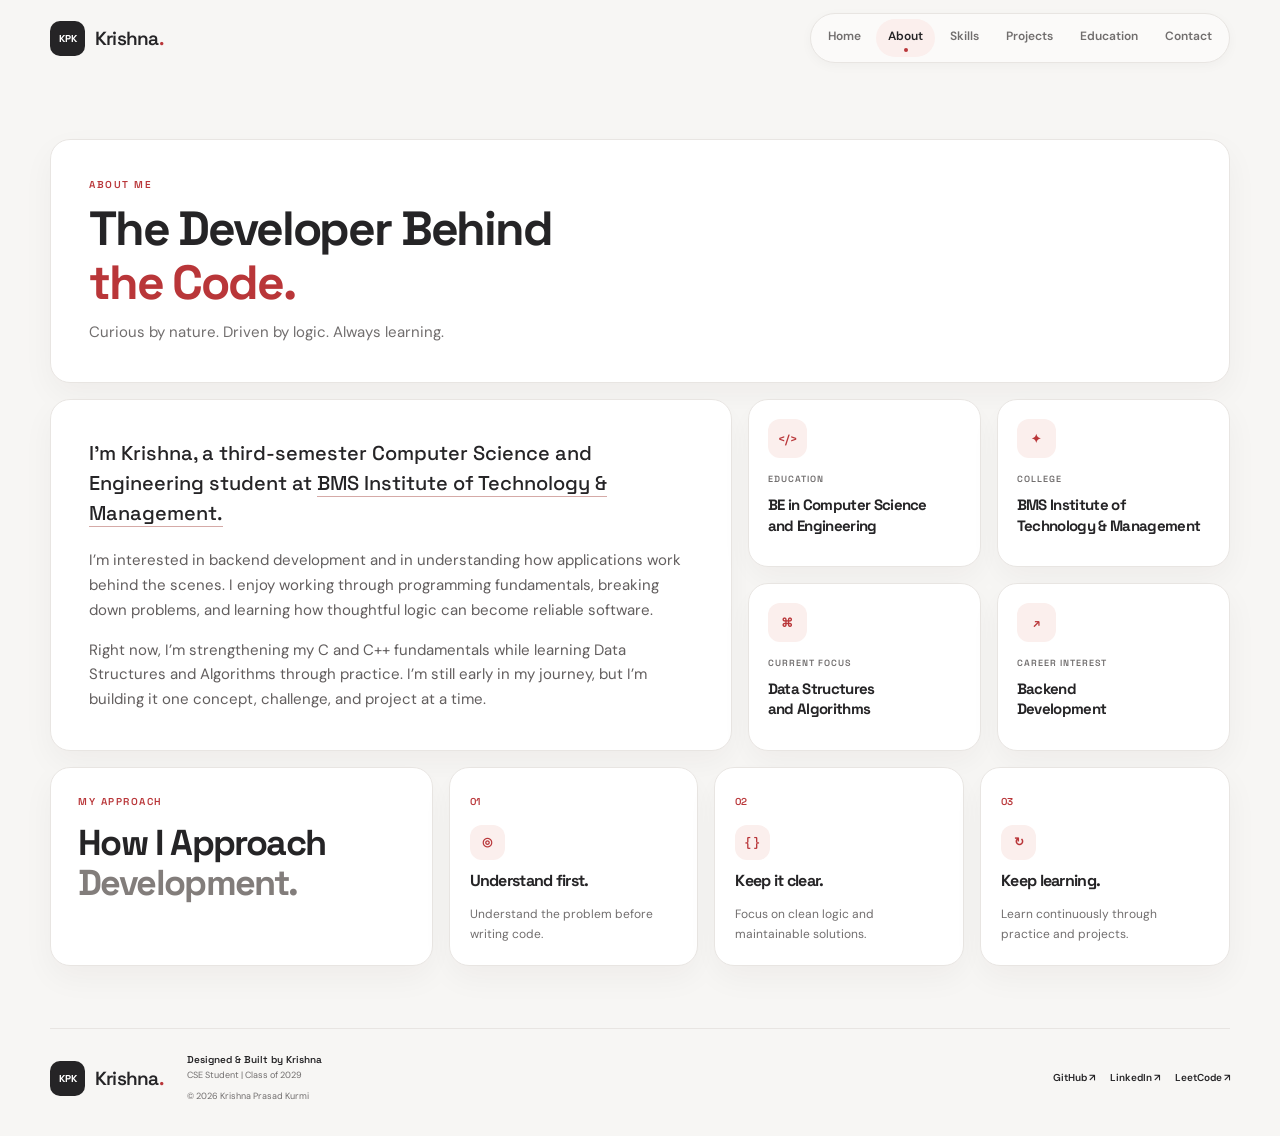
==== commit 630d88c3: "Update SmartPrint portfolio project Co-authored-by: Copilot <223556219+Copilot@users.noreply.github." ====
--- a/about.html
+++ b/about.html
@@ -6,27 +6,27 @@
   <meta name="description" content="Learn about Krishna Prasad Kurmi's background, interests, and goals as a Computer Science and Engineering student.">
   <meta name="theme-color" content="#ffffff">
   <meta name="robots" content="index, follow">
-  <link rel="canonical" href="https://krishnaprasadkurmi99-jpg.github.io/krishna-portfolio/about.html">
+  <link rel="canonical" href="https://krishna-portfolio.krishnaprasadkurmi99.workers.dev/about">
   <meta property="og:type" content="website">
   <meta property="og:title" content="About Krishna Prasad Kurmi | Developer Background">
   <meta property="og:description" content="Learn about Krishna Prasad Kurmi's background, interests, and goals as a Computer Science and Engineering student.">
-  <meta property="og:url" content="https://krishnaprasadkurmi99-jpg.github.io/krishna-portfolio/about.html">
+  <meta property="og:url" content="https://krishna-portfolio.krishnaprasadkurmi99.workers.dev/about">
   <meta property="og:site_name" content="Krishna Prasad Kurmi | Personal Portfolio">
-  <meta property="og:image" content="https://krishnaprasadkurmi99-jpg.github.io/krishna-portfolio/profile-photo.png">
+  <meta property="og:image" content="https://krishna-portfolio.krishnaprasadkurmi99.workers.dev/profile-photo.png">
   <meta property="og:image:alt" content="Krishna Prasad Kurmi">
   <meta property="og:locale" content="en_IN">
   <meta name="twitter:card" content="summary_large_image">
   <meta name="twitter:title" content="About Krishna Prasad Kurmi | Developer Background">
   <meta name="twitter:description" content="Learn about Krishna Prasad Kurmi's background, interests, and goals as a Computer Science and Engineering student.">
-  <meta name="twitter:image" content="https://krishnaprasadkurmi99-jpg.github.io/krishna-portfolio/profile-photo.png">
+  <meta name="twitter:image" content="https://krishna-portfolio.krishnaprasadkurmi99.workers.dev/profile-photo.png">
   <meta name="twitter:image:alt" content="Krishna Prasad Kurmi">
   <script type="application/ld+json">
     {
       "@context": "https://schema.org",
       "@type": "Person",
       "name": "Krishna Prasad Kurmi",
-      "url": "https://krishnaprasadkurmi99-jpg.github.io/krishna-portfolio/about.html",
-      "image": "https://krishnaprasadkurmi99-jpg.github.io/krishna-portfolio/profile-photo.png",
+      "url": "https://krishna-portfolio.krishnaprasadkurmi99.workers.dev/about",
+      "image": "https://krishna-portfolio.krishnaprasadkurmi99.workers.dev/profile-photo.png",
       "jobTitle": "Computer Science and Engineering Student",
       "affiliation": {
         "@type": "CollegeOrUniversity",
@@ -46,14 +46,14 @@
   <a class="skip-link" href="#main-content">Skip to content</a>
   <header class="site-header">
     <nav class="nav container" aria-label="Main navigation">
-      <a class="brand" href="index.html" aria-label="Krishna home">
+      <a class="brand" href="/" aria-label="Krishna home">
         <span class="brand-mark">KPK</span>
         <span class="brand-name">Krishna<span>.</span></span>
       </a>
       <button class="menu-toggle" type="button" aria-expanded="false" aria-controls="primary-navigation" aria-label="Open navigation menu">
         <span></span><span></span><span></span>
       </button>
-      <div class="nav-links" id="primary-navigation"><a class="nav-link" href="index.html" data-page-link="home">Home</a><a class="nav-link" href="about.html" data-page-link="about" aria-current="page">About</a><a class="nav-link" href="skills.html" data-page-link="skills">Skills</a><a class="nav-link" href="projects.html" data-page-link="projects">Projects</a><a class="nav-link" href="education.html" data-page-link="education">Education</a><a class="nav-link" href="contact.html" data-page-link="contact">Contact</a></div>
+      <div class="nav-links" id="primary-navigation"><a class="nav-link" href="/" data-page-link="home">Home</a><a class="nav-link" href="/about" data-page-link="about" aria-current="page">About</a><a class="nav-link" href="/skills" data-page-link="skills">Skills</a><a class="nav-link" href="/projects" data-page-link="projects">Projects</a><a class="nav-link" href="/education" data-page-link="education">Education</a><a class="nav-link" href="/contact" data-page-link="contact">Contact</a></div>
     </nav>
   </header>
   <main id="main-content" class="page-content">
@@ -108,11 +108,11 @@
     </section>
   </main>
   <footer class="site-footer container">
-    <a class="brand" href="index.html" aria-label="Krishna home"><span class="brand-mark">KPK</span><span class="brand-name">Krishna<span>.</span></span></a>
+    <a class="brand" href="/" aria-label="Krishna home"><span class="brand-mark">KPK</span><span class="brand-name">Krishna<span>.</span></span></a>
     <div class="footer-copy"><strong>Designed &amp; Built by Krishna</strong><span>CSE Student | Class of 2029</span><small>&copy; <span id="copyright-year"></span> Krishna Prasad Kurmi</small></div>
     <div class="social-links footer-socials" aria-label="Social profiles"><a href="https://github.com/krishnaprasadkurmi99-jpg" target="_blank" rel="noopener noreferrer" aria-label="GitHub profile">GitHub ↗</a><a href="https://www.linkedin.com/in/krishnaprasadkurmi7/" target="_blank" rel="noopener noreferrer" aria-label="LinkedIn profile">LinkedIn ↗</a><a href="https://leetcode.com/u/kurmikrishna7/" target="_blank" rel="noopener noreferrer" aria-label="LeetCode profile">LeetCode ↗</a></div>
   </footer>
   <button class="back-to-top" id="back-to-top" type="button" aria-label="Back to top">↑</button>
-  <script src="script.js?v=20261030-multipage"></script>
+  <script src="script.js?v=20261101-smartprint"></script>
 </body>
 </html>
--- a/style.css
+++ b/style.css
@@ -55,9 +55,15 @@
   z-index: 10;
   border-bottom: 1px solid transparent;
   background: var(--paper);
-  transition: border-color .2s ease, box-shadow .2s ease;
-}
-.site-header.is-scrolled { border-color: var(--line); box-shadow: 0 4px 20px rgba(35, 29, 28, .035); }
+  transition: background-color .2s ease, border-color .2s ease, box-shadow .2s ease;
+}
+.site-header.is-scrolled {
+  border-color: rgba(232, 229, 226, .8);
+  background: rgba(247, 246, 244, .88);
+  box-shadow: 0 4px 20px rgba(35, 29, 28, .035);
+  -webkit-backdrop-filter: blur(12px);
+  backdrop-filter: blur(12px);
+}
 .nav { min-height: 76px; display: flex; align-items: center; justify-content: space-between; gap: 28px; }
 .brand { display: inline-flex; flex: 0 0 auto; align-items: center; gap: 10px; }
 .brand-mark {
@@ -72,29 +78,47 @@
 }
 .brand-name { font: 600 19px var(--display); letter-spacing: -.04em; }
 .brand-name span, .project-info h3 span { color: var(--accent); }
-.nav-links { display: flex; align-items: center; gap: clamp(16px, 2.4vw, 34px); }
+.nav-links {
+  display: flex;
+  align-items: center;
+  gap: 3px;
+  padding: 5px;
+  border: 1px solid var(--line);
+  border-radius: 999px;
+  background: #fbfaf9;
+  box-shadow: 0 3px 12px rgba(35, 29, 28, .035);
+}
 .nav-link {
   position: relative;
-  padding: 9px 0;
+  display: inline-flex;
+  min-height: 38px;
+  align-items: center;
+  justify-content: center;
+  padding: 8px 12px 10px;
+  border-radius: 999px;
   color: var(--muted);
   font-size: 12px;
   font-weight: 600;
-  transition: color .18s ease;
+  white-space: nowrap;
+  transition: background-color .18s ease, color .18s ease;
 }
 .nav-link::after {
   position: absolute;
-  right: 0;
-  bottom: 3px;
-  left: 0;
-  height: 2px;
+  bottom: 5px;
+  left: 50%;
+  width: 4px;
+  height: 4px;
+  border-radius: 50%;
   background: var(--accent);
   content: "";
-  transform: scaleX(0);
-  transform-origin: left;
-  transition: transform .18s ease;
-}
-.nav-link:hover, .nav-link.active, .nav-link[aria-current="page"] { color: var(--ink); }
-.nav-link.active::after, .nav-link[aria-current="page"]::after { transform: scaleX(1); }
+  opacity: 0;
+  transform: translateX(-50%);
+  transition: opacity .18s ease;
+}
+.nav-link:hover { background: #f3f1ef; color: var(--ink); }
+.nav-link.active, .nav-link[aria-current="page"] { background: var(--accent-soft); color: var(--ink); }
+.nav-link.active::after, .nav-link[aria-current="page"]::after { opacity: 1; }
+.nav-link:focus-visible { outline-offset: 2px; }
 .menu-toggle { display: none; }
 
 main { display: block; }
@@ -377,6 +401,59 @@
 .print-jobs { display: grid; gap: 7px; }
 .print-jobs i { display: block; height: 31px; border: 1px solid #ded9d6; border-radius: 7px; background: #fff; }
 .print-jobs i::before { display: block; width: 21px; height: 21px; margin: 4px; border-radius: 4px; background: #eee7e4; content: ""; }
+.project-preview--smartprint { background: #10191d; }
+.project-preview--smartprint img { width: 100%; height: 100%; min-height: 190px; object-fit: cover; object-position: top center; }
+.project-preview--campusly { display: flex; gap: 14px; padding: 18px; background: #f0eeec; }
+.campusly-sidebar { display: flex; width: 38px; flex: 0 0 auto; flex-direction: column; align-items: center; gap: 13px; padding: 10px 7px; border-radius: 9px; background: #dedad7; }
+.campusly-sidebar b { display: grid; width: 22px; height: 22px; place-items: center; border-radius: 6px; background: var(--accent); color: #fff; font: 600 11px var(--display); }
+.campusly-sidebar i { width: 13px; height: 5px; border-radius: 4px; background: #bdb7b3; }
+.campusly-sidebar i:first-of-type { background: #8d8580; }
+.campusly-content { display: flex; min-width: 0; flex: 1; flex-direction: column; padding: 8px 4px; }
+.campusly-content small { color: var(--accent); font: 600 8px var(--display); letter-spacing: .13em; }
+.campusly-content > strong { margin: 5px 0 12px; font: 600 14px var(--display); }
+.campusly-metrics { display: grid; grid-template-columns: repeat(3, minmax(0, 1fr)); gap: 7px; }
+.campusly-metrics i { display: grid; gap: 7px; padding: 9px; border: 1px solid #ded9d6; border-radius: 7px; background: #fff; }
+.campusly-metrics b { height: 4px; border-radius: 4px; background: #ded9d6; }
+.campusly-metrics b:first-child { width: 55%; background: #c18b87; }
+.campusly-chart { display: flex; height: 44px; align-items: flex-end; gap: 7px; margin-top: 9px; padding: 7px 10px; border: 1px solid #ded9d6; border-radius: 7px; background: #fff; }
+.campusly-chart i { flex: 1; height: 45%; border-radius: 3px 3px 0 0; background: #c18b87; }
+.campusly-chart i:nth-child(2n) { height: 75%; background: #d7ceca; }
+.campusly-chart i:nth-child(3n) { height: 60%; }
+.project-preview--elevix { display: flex; gap: 14px; padding: 18px; background: #f0eeec; }
+.elevix-sidebar { display: flex; width: 38px; flex: 0 0 auto; flex-direction: column; align-items: center; gap: 15px; padding: 10px 7px; border-radius: 9px; background: #dedad7; }
+.elevix-sidebar b { display: grid; width: 22px; height: 22px; place-items: center; border-radius: 6px; background: var(--accent); color: #fff; font: 600 11px var(--display); }
+.elevix-sidebar i { width: 13px; height: 5px; border-radius: 4px; background: #bdb7b3; }
+.elevix-sidebar i:first-of-type { background: #8d8580; }
+.elevix-content { display: flex; min-width: 0; flex: 1; flex-direction: column; padding: 8px 4px; }
+.elevix-content small { color: var(--accent); font: 600 8px var(--display); letter-spacing: .13em; }
+.elevix-content > strong { margin: 5px 0 10px; font: 600 14px var(--display); }
+.elevix-score { display: flex; align-items: center; gap: 9px; padding: 8px 10px; border: 1px solid #ded9d6; border-radius: 7px; background: #fff; }
+.elevix-score b { color: var(--accent); font: 600 17px var(--display); }
+.elevix-score span { color: var(--muted); font-size: 8px; }
+.elevix-score i { width: 7px; height: 7px; margin-left: auto; border-radius: 50%; background: #8b9b78; }
+.elevix-skills { display: flex; gap: 6px; margin-top: 9px; }
+.elevix-skills i { width: 25%; height: 5px; border-radius: 4px; background: #c18b87; }
+.elevix-skills i:nth-child(even) { background: #d7ceca; }
+.elevix-report { height: 38px; margin-top: 9px; border: 1px solid #ded9d6; border-radius: 7px; background: repeating-linear-gradient(to bottom, #fff 0 8px, #e8e3e0 8px 9px); }
+.project-preview--mindspace { display: flex; gap: 14px; padding: 18px; background: #f0eeec; }
+.mindspace-sidebar { display: flex; width: 38px; flex: 0 0 auto; flex-direction: column; align-items: center; gap: 14px; padding: 10px 7px; border-radius: 9px; background: #dedad7; }
+.mindspace-sidebar b { display: grid; width: 22px; height: 22px; place-items: center; border-radius: 6px; background: var(--accent); color: #fff; font: 600 11px var(--display); }
+.mindspace-sidebar i { width: 13px; height: 5px; border-radius: 4px; background: #bdb7b3; }
+.mindspace-sidebar i:first-of-type { background: #8d8580; }
+.mindspace-content { display: flex; min-width: 0; flex: 1; flex-direction: column; padding: 8px 4px; }
+.mindspace-content small { color: var(--accent); font: 600 8px var(--display); letter-spacing: .13em; }
+.mindspace-content > strong { margin: 5px 0 10px; font: 600 14px var(--display); }
+.mindspace-progress { display: flex; align-items: center; gap: 8px; padding: 9px 10px; border: 1px solid #ded9d6; border-radius: 7px; background: #fff; }
+.mindspace-progress i { width: 22px; height: 22px; border: 3px solid #e8e3e0; border-top-color: var(--accent); border-radius: 50%; }
+.mindspace-progress span { color: var(--muted); font-size: 8px; }
+.mindspace-tasks { display: grid; gap: 6px; margin-top: 8px; }
+.mindspace-tasks i { display: flex; align-items: center; gap: 7px; padding: 6px 8px; border: 1px solid #ded9d6; border-radius: 6px; background: #fff; }
+.mindspace-tasks b { width: 8px; height: 8px; border: 1px solid #c18b87; border-radius: 3px; }
+.mindspace-tasks i:first-child b { background: var(--accent); }
+.mindspace-tasks span { width: 45%; height: 4px; border-radius: 4px; background: #ded9d6; }
+.mindspace-focus { display: flex; align-items: center; gap: 8px; margin-top: 8px; padding: 6px 9px; border-radius: 6px; background: #e8e3e0; }
+.mindspace-focus b { color: var(--ink); font: 600 11px var(--display); }
+.mindspace-focus span { color: var(--muted); font: 600 7px var(--display); letter-spacing: .08em; }
 .showcase-info { min-width: 0; padding: clamp(20px, 2.6vw, 30px); }
 .showcase-topline { display: flex; align-items: flex-start; justify-content: space-between; gap: 10px; }
 .project-type { margin: 0; font-size: 8px; }
@@ -525,6 +602,10 @@
 .project-modal { position: fixed; inset: 0; z-index: 30; display: grid; place-items: center; padding: 20px; }
 .project-modal-backdrop { position: absolute; inset: 0; background: rgba(25, 23, 22, .52); }
 .project-modal-content { position: relative; z-index: 1; width: min(720px, 100%); max-height: min(780px, calc(100vh - 40px)); overflow: auto; padding: clamp(24px, 4vw, 40px); border: 1px solid var(--line); border-radius: 20px; background: var(--card); box-shadow: 0 24px 70px rgba(35,29,28,.16); }
+.project-modal-screenshots { display: grid; gap: 12px; margin: 18px 0; }
+.project-modal-screenshots[hidden] { display: none; }
+.project-modal-screenshots figure { overflow: hidden; margin: 0; border: 1px solid var(--line); border-radius: 12px; background: #10191d; }
+.project-modal-screenshots img { display: block; width: 100%; height: auto; max-height: 340px; object-fit: contain; }
 .modal-close { position: absolute; top: 15px; right: 15px; display: grid; width: 36px; height: 36px; place-items: center; border: 1px solid var(--line); border-radius: 50%; background: #fff; cursor: pointer; font-size: 24px; }
 .modal-close:hover { color: var(--accent); }
 .project-modal-content h2 { padding-right: 30px; font-size: clamp(27px, 4vw, 42px); }
@@ -540,8 +621,8 @@
 
 @media (max-width: 900px) {
   .nav { gap: 18px; }
-  .nav-links { gap: 15px; }
-  .nav-link { font-size: 11px; }
+  .nav-links { gap: 2px; padding: 4px; }
+  .nav-link { padding-inline: 10px; font-size: 11px; }
   .home-highlights { grid-template-columns: repeat(2, minmax(0, 1fr)); }
   .home-project-card, .home-project-card:first-child { grid-column: span 6; }
   .about-story { grid-column: span 6; }
@@ -572,28 +653,41 @@
     justify-items: center;
     gap: 5px;
     border: 1px solid var(--line);
-    border-radius: 11px;
-    background: white;
+    border-radius: 50%;
+    background: var(--card);
     cursor: pointer;
+    transition: background-color .18s ease, border-color .18s ease;
   }
-  .menu-toggle span { display: block; width: 17px; height: 1.5px; border-radius: 2px; background: var(--ink); }
+  .menu-toggle:hover { border-color: #d8d3cf; background: #fbfaf9; }
+  .menu-toggle span {
+    display: block;
+    width: 17px;
+    height: 1.5px;
+    border-radius: 2px;
+    background: var(--ink);
+    transition: opacity .18s ease, transform .18s ease;
+  }
+  .menu-toggle[aria-expanded="true"] span:first-child { transform: translateY(6.5px) rotate(45deg); }
+  .menu-toggle[aria-expanded="true"] span:nth-child(2) { opacity: 0; }
+  .menu-toggle[aria-expanded="true"] span:last-child { transform: translateY(-6.5px) rotate(-45deg); }
   .nav-links {
     position: absolute;
-    top: calc(100% - 1px);
+    top: calc(100% + 8px);
     right: 0;
-    left: 0;
+    left: auto;
     display: none;
     align-items: stretch;
-    gap: 0;
+    gap: 3px;
     padding: 8px;
     border: 1px solid var(--line);
-    border-radius: 0 0 14px 14px;
-    background: var(--card);
-    box-shadow: 0 12px 24px rgba(35,29,28,.08);
+    border-radius: 18px;
+    background: #fbfaf9;
+    box-shadow: 0 12px 28px rgba(35, 29, 28, .08);
+    width: min(340px, calc(100vw - 32px));
   }
   .nav-links.open { display: grid; }
-  .nav-link { padding: 11px 12px; border-radius: 8px; font-size: 12px; }
-  .nav-link::after { right: auto; bottom: 8px; left: 12px; width: 20px; }
+  .nav-link { min-height: 42px; justify-content: flex-start; padding: 10px 14px 12px; border-radius: 12px; font-size: 12px; }
+  .nav-link::after { bottom: 10px; left: auto; right: 14px; transform: none; }
   .hero { gap: 12px; padding-top: 24px; }
   .hero-copy, .profile-visual { grid-column: 1 / -1; }
   .hero-copy { padding: 25px; }
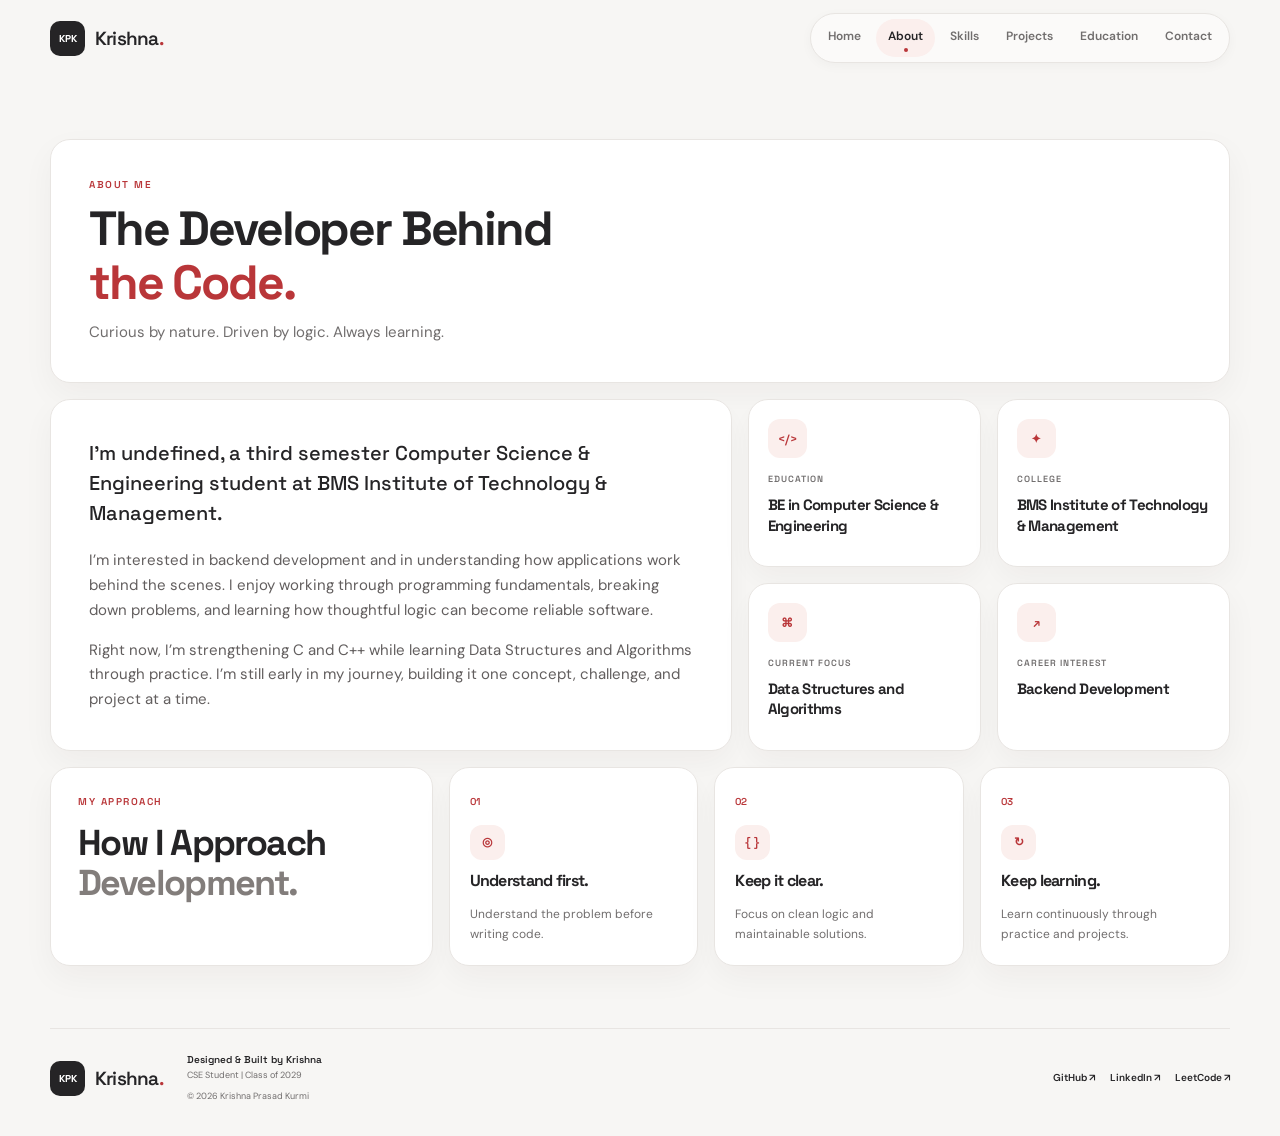
==== commit 7fd9715e: "Sync portfolio data and deploy to Cloudflare" ====
--- a/about.html
+++ b/about.html
@@ -66,30 +66,30 @@
         </div>
         <div class="about-layout">
           <div class="about-story">
-            <p class="about-story-lead">I’m Krishna, a third-semester Computer Science and Engineering student at <span class="highlight">BMS Institute of Technology & Management.</span></p>
-            <p>I’m interested in backend development and in understanding how applications work behind the scenes. I enjoy working through programming fundamentals, breaking down problems, and learning how thoughtful logic can become reliable software.</p>
-            <p>Right now, I’m strengthening my C and C++ fundamentals while learning Data Structures and Algorithms through practice. I’m still early in my journey, but I’m building it one concept, challenge, and project at a time.</p>
+            <p class="about-story-lead" id="about-story-lead">I’m Krishna, a third-semester Computer Science and Engineering student at BMS Institute of Technology &amp; Management.</p>
+            <p data-portfolio="profile.aboutInterest">I’m interested in backend development and in understanding how applications work behind the scenes. I enjoy working through programming fundamentals, breaking down problems, and learning how thoughtful logic can become reliable software.</p>
+            <p id="about-focus">Right now, I’m strengthening C and C++ fundamentals while learning Data Structures and Algorithms through practice.</p>
           </div>
           <div class="about-info-grid" aria-label="Personal information">
             <article class="info-card">
               <span class="info-card-icon" aria-hidden="true">&lt;/&gt;</span>
               <p class="info-card-label">EDUCATION</p>
-              <h3>BE in Computer Science<br>and Engineering</h3>
+              <h3><span data-portfolio="education.degreeShort">BE</span> in <span data-portfolio="education.branch">Computer Science &amp; Engineering</span></h3>
             </article>
             <article class="info-card">
               <span class="info-card-icon" aria-hidden="true">✦</span>
               <p class="info-card-label">COLLEGE</p>
-              <h3>BMS Institute of<br>Technology & Management</h3>
+              <h3 data-portfolio="education.institution">BMS Institute of Technology &amp; Management</h3>
             </article>
             <article class="info-card">
               <span class="info-card-icon" aria-hidden="true">⌘</span>
               <p class="info-card-label">CURRENT FOCUS</p>
-              <h3>Data Structures<br>and Algorithms</h3>
+              <h3 data-portfolio="education.currentFocus">Data Structures and Algorithms</h3>
             </article>
             <article class="info-card">
               <span class="info-card-icon" aria-hidden="true">↗</span>
               <p class="info-card-label">CAREER INTEREST</p>
-              <h3>Backend<br>Development</h3>
+              <h3 data-portfolio="education.careerInterest">Backend Development</h3>
             </article>
           </div>
         </div>
@@ -113,6 +113,6 @@
     <div class="social-links footer-socials" aria-label="Social profiles"><a href="https://github.com/krishnaprasadkurmi99-jpg" target="_blank" rel="noopener noreferrer" aria-label="GitHub profile">GitHub ↗</a><a href="https://www.linkedin.com/in/krishnaprasadkurmi7/" target="_blank" rel="noopener noreferrer" aria-label="LinkedIn profile">LinkedIn ↗</a><a href="https://leetcode.com/u/kurmikrishna7/" target="_blank" rel="noopener noreferrer" aria-label="LeetCode profile">LeetCode ↗</a></div>
   </footer>
   <button class="back-to-top" id="back-to-top" type="button" aria-label="Back to top">↑</button>
-  <script src="script.js?v=20261101-smartprint"></script>
+  <script src="script.js?v=20261103-portfolio-data"></script>
 </body>
 </html>
--- a/style.css
+++ b/style.css
@@ -401,59 +401,8 @@
 .print-jobs { display: grid; gap: 7px; }
 .print-jobs i { display: block; height: 31px; border: 1px solid #ded9d6; border-radius: 7px; background: #fff; }
 .print-jobs i::before { display: block; width: 21px; height: 21px; margin: 4px; border-radius: 4px; background: #eee7e4; content: ""; }
-.project-preview--smartprint { background: #10191d; }
-.project-preview--smartprint img { width: 100%; height: 100%; min-height: 190px; object-fit: cover; object-position: top center; }
-.project-preview--campusly { display: flex; gap: 14px; padding: 18px; background: #f0eeec; }
-.campusly-sidebar { display: flex; width: 38px; flex: 0 0 auto; flex-direction: column; align-items: center; gap: 13px; padding: 10px 7px; border-radius: 9px; background: #dedad7; }
-.campusly-sidebar b { display: grid; width: 22px; height: 22px; place-items: center; border-radius: 6px; background: var(--accent); color: #fff; font: 600 11px var(--display); }
-.campusly-sidebar i { width: 13px; height: 5px; border-radius: 4px; background: #bdb7b3; }
-.campusly-sidebar i:first-of-type { background: #8d8580; }
-.campusly-content { display: flex; min-width: 0; flex: 1; flex-direction: column; padding: 8px 4px; }
-.campusly-content small { color: var(--accent); font: 600 8px var(--display); letter-spacing: .13em; }
-.campusly-content > strong { margin: 5px 0 12px; font: 600 14px var(--display); }
-.campusly-metrics { display: grid; grid-template-columns: repeat(3, minmax(0, 1fr)); gap: 7px; }
-.campusly-metrics i { display: grid; gap: 7px; padding: 9px; border: 1px solid #ded9d6; border-radius: 7px; background: #fff; }
-.campusly-metrics b { height: 4px; border-radius: 4px; background: #ded9d6; }
-.campusly-metrics b:first-child { width: 55%; background: #c18b87; }
-.campusly-chart { display: flex; height: 44px; align-items: flex-end; gap: 7px; margin-top: 9px; padding: 7px 10px; border: 1px solid #ded9d6; border-radius: 7px; background: #fff; }
-.campusly-chart i { flex: 1; height: 45%; border-radius: 3px 3px 0 0; background: #c18b87; }
-.campusly-chart i:nth-child(2n) { height: 75%; background: #d7ceca; }
-.campusly-chart i:nth-child(3n) { height: 60%; }
-.project-preview--elevix { display: flex; gap: 14px; padding: 18px; background: #f0eeec; }
-.elevix-sidebar { display: flex; width: 38px; flex: 0 0 auto; flex-direction: column; align-items: center; gap: 15px; padding: 10px 7px; border-radius: 9px; background: #dedad7; }
-.elevix-sidebar b { display: grid; width: 22px; height: 22px; place-items: center; border-radius: 6px; background: var(--accent); color: #fff; font: 600 11px var(--display); }
-.elevix-sidebar i { width: 13px; height: 5px; border-radius: 4px; background: #bdb7b3; }
-.elevix-sidebar i:first-of-type { background: #8d8580; }
-.elevix-content { display: flex; min-width: 0; flex: 1; flex-direction: column; padding: 8px 4px; }
-.elevix-content small { color: var(--accent); font: 600 8px var(--display); letter-spacing: .13em; }
-.elevix-content > strong { margin: 5px 0 10px; font: 600 14px var(--display); }
-.elevix-score { display: flex; align-items: center; gap: 9px; padding: 8px 10px; border: 1px solid #ded9d6; border-radius: 7px; background: #fff; }
-.elevix-score b { color: var(--accent); font: 600 17px var(--display); }
-.elevix-score span { color: var(--muted); font-size: 8px; }
-.elevix-score i { width: 7px; height: 7px; margin-left: auto; border-radius: 50%; background: #8b9b78; }
-.elevix-skills { display: flex; gap: 6px; margin-top: 9px; }
-.elevix-skills i { width: 25%; height: 5px; border-radius: 4px; background: #c18b87; }
-.elevix-skills i:nth-child(even) { background: #d7ceca; }
-.elevix-report { height: 38px; margin-top: 9px; border: 1px solid #ded9d6; border-radius: 7px; background: repeating-linear-gradient(to bottom, #fff 0 8px, #e8e3e0 8px 9px); }
-.project-preview--mindspace { display: flex; gap: 14px; padding: 18px; background: #f0eeec; }
-.mindspace-sidebar { display: flex; width: 38px; flex: 0 0 auto; flex-direction: column; align-items: center; gap: 14px; padding: 10px 7px; border-radius: 9px; background: #dedad7; }
-.mindspace-sidebar b { display: grid; width: 22px; height: 22px; place-items: center; border-radius: 6px; background: var(--accent); color: #fff; font: 600 11px var(--display); }
-.mindspace-sidebar i { width: 13px; height: 5px; border-radius: 4px; background: #bdb7b3; }
-.mindspace-sidebar i:first-of-type { background: #8d8580; }
-.mindspace-content { display: flex; min-width: 0; flex: 1; flex-direction: column; padding: 8px 4px; }
-.mindspace-content small { color: var(--accent); font: 600 8px var(--display); letter-spacing: .13em; }
-.mindspace-content > strong { margin: 5px 0 10px; font: 600 14px var(--display); }
-.mindspace-progress { display: flex; align-items: center; gap: 8px; padding: 9px 10px; border: 1px solid #ded9d6; border-radius: 7px; background: #fff; }
-.mindspace-progress i { width: 22px; height: 22px; border: 3px solid #e8e3e0; border-top-color: var(--accent); border-radius: 50%; }
-.mindspace-progress span { color: var(--muted); font-size: 8px; }
-.mindspace-tasks { display: grid; gap: 6px; margin-top: 8px; }
-.mindspace-tasks i { display: flex; align-items: center; gap: 7px; padding: 6px 8px; border: 1px solid #ded9d6; border-radius: 6px; background: #fff; }
-.mindspace-tasks b { width: 8px; height: 8px; border: 1px solid #c18b87; border-radius: 3px; }
-.mindspace-tasks i:first-child b { background: var(--accent); }
-.mindspace-tasks span { width: 45%; height: 4px; border-radius: 4px; background: #ded9d6; }
-.mindspace-focus { display: flex; align-items: center; gap: 8px; margin-top: 8px; padding: 6px 9px; border-radius: 6px; background: #e8e3e0; }
-.mindspace-focus b { color: var(--ink); font: 600 11px var(--display); }
-.mindspace-focus span { color: var(--muted); font: 600 7px var(--display); letter-spacing: .08em; }
+.project-preview--screenshot { background: #101116; }
+.project-preview--screenshot img { width: 100%; height: 100%; min-height: 190px; object-fit: cover; object-position: top center; }
 .showcase-info { min-width: 0; padding: clamp(20px, 2.6vw, 30px); }
 .showcase-topline { display: flex; align-items: flex-start; justify-content: space-between; gap: 10px; }
 .project-type { margin: 0; font-size: 8px; }
@@ -743,3 +692,62 @@
   html { scroll-behavior: auto; }
   *, *::before, *::after { scroll-behavior: auto !important; transition-duration: .01ms !important; animation-duration: .01ms !important; animation-iteration-count: 1 !important; }
 }
+
+.resume-page { min-height: 100vh; padding: 36px 20px 56px; background: #f1f2f3; }
+.resume-toolbar { display: flex; width: min(816px, 100%); align-items: center; justify-content: space-between; gap: 12px; margin: 0 auto 16px; }
+.resume-toolbar a { color: var(--muted); font-size: 13px; font-weight: 600; }
+.resume-toolbar button { min-height: 42px; padding: 9px 16px; border: 1px solid #253e53; border-radius: 4px; background: #253e53; color: #fff; cursor: pointer; font-weight: 700; }
+.resume-document { display: grid; grid-template-columns: 242px minmax(0, 1fr); width: min(816px, 100%); min-height: 1056px; margin: 0 auto; background: #fff; box-shadow: 0 8px 28px rgba(24, 34, 43, .08); }
+.resume-sidebar { padding: 34px 22px; background: #252426; color: #f7f6f4; }
+.resume-portrait { width: 86px; height: 86px; margin: 0 auto 16px; border: 2px solid rgba(255, 255, 255, .76); border-radius: 50%; object-fit: cover; }
+.resume-sidebar h1 { margin: 0; color: #fff; font-size: 22px; text-align: center; letter-spacing: 0; }
+.resume-sidebar-role { margin: 7px 0 25px; color: #e4c4c0; font-size: 9px; font-weight: 600; letter-spacing: .1em; text-align: center; text-transform: uppercase; }
+.resume-sidebar-section { margin-top: 22px; }
+.resume-sidebar-section > h2 { margin: 0 0 11px; padding-bottom: 6px; border-bottom: 1px solid rgba(255, 255, 255, .32); color: #fff; font: 700 14px var(--display); }
+.resume-sidebar-section > a { display: block; margin-top: 10px; overflow-wrap: anywhere; color: #f5f7f4; font-size: 9px; line-height: 1.45; }
+.resume-sidebar-section > a small { display: block; margin-bottom: 2px; color: #e2a5a1; font-size: 8px; font-weight: 700; letter-spacing: .08em; text-transform: uppercase; }
+.resume-skill-group { padding: 8px 0; border-bottom: 1px solid rgba(255, 255, 255, .25); }
+.resume-skill-group h3 { margin: 0 0 3px; color: #fff; font: 600 9px var(--display); }
+.resume-skill-group p { margin: 0; color: #e2dedd; font-size: 9px; line-height: 1.5; }
+.resume-main { min-width: 0; padding: 42px 38px 38px; }
+.resume-section + .resume-section { margin-top: 23px; }
+.resume-section > h2 { margin: 0 0 9px; padding-bottom: 5px; border-bottom: 1px solid #cbd4d8; color: #172f3f; font: 700 15px var(--display); letter-spacing: 0; }
+.resume-section > p { margin-bottom: 0; color: #302d2d; font-size: 10px; line-height: 1.55; }
+.resume-education { display: grid; gap: 3px; }
+.resume-education h3 { margin: 0; font-size: 11px; }
+.resume-education p { margin: 0; color: #514e4d; font-size: 9px; }
+.resume-project-list { display: grid; gap: 13px; }
+.resume-project { break-inside: avoid; }
+.resume-project-heading { display: flex; align-items: baseline; justify-content: space-between; gap: 10px; }
+.resume-project-heading h3 { margin: 0; font-size: 10px; }
+.resume-project-heading a { flex: 0 0 auto; color: #9f3034; font-size: 8px; text-decoration: underline; text-underline-offset: 2px; }
+.resume-project ul { margin: 4px 0 0; padding-left: 15px; }
+.resume-project li { margin-top: 2px; color: #302d2d; font-size: 8.5px; line-height: 1.4; }
+.resume-project-stack { margin: 4px 0 0; color: #66605f; font-size: 8px !important; line-height: 1.4 !important; }
+.resume-project-stack strong { color: var(--ink); }
+
+@media (max-width: 600px) {
+  .resume-page { padding: 16px 10px 32px; }
+  .resume-document { grid-template-columns: minmax(0, 1fr); min-height: 0; }
+  .resume-sidebar { padding: 28px 24px; }
+  .resume-sidebar-section { max-width: 440px; margin-inline: auto; }
+  .resume-main { padding: 28px 24px; }
+}
+
+@page { size: letter; margin: .55in; }
+@media print {
+  body.resume-page { min-height: 0; padding: 0; background: #fff; color: #171717; font-family: Arial, sans-serif; -webkit-print-color-adjust: exact; print-color-adjust: exact; }
+  .resume-toolbar { display: none; }
+  .resume-document { grid-template-columns: 2.15in minmax(0, 1fr); width: 100%; min-height: 0; margin: 0; box-shadow: none; }
+  .resume-sidebar { padding: .35in .22in; }
+  .resume-main { padding: .42in .36in; }
+  .resume-section + .resume-section { margin-top: 17px; }
+  .resume-section > h2 { font-size: 12pt; }
+  .resume-section > p { font-size: 9pt; }
+  .resume-education h3, .resume-project-heading h3 { font-size: 9pt; }
+  .resume-education p, .resume-project-heading a { font-size: 7.5pt; }
+  .resume-project-list { gap: 10px; }
+  .resume-project li { font-size: 7.5pt; line-height: 1.3; }
+  .resume-project-stack { font-size: 7pt !important; }
+  a { color: inherit; }
+}
